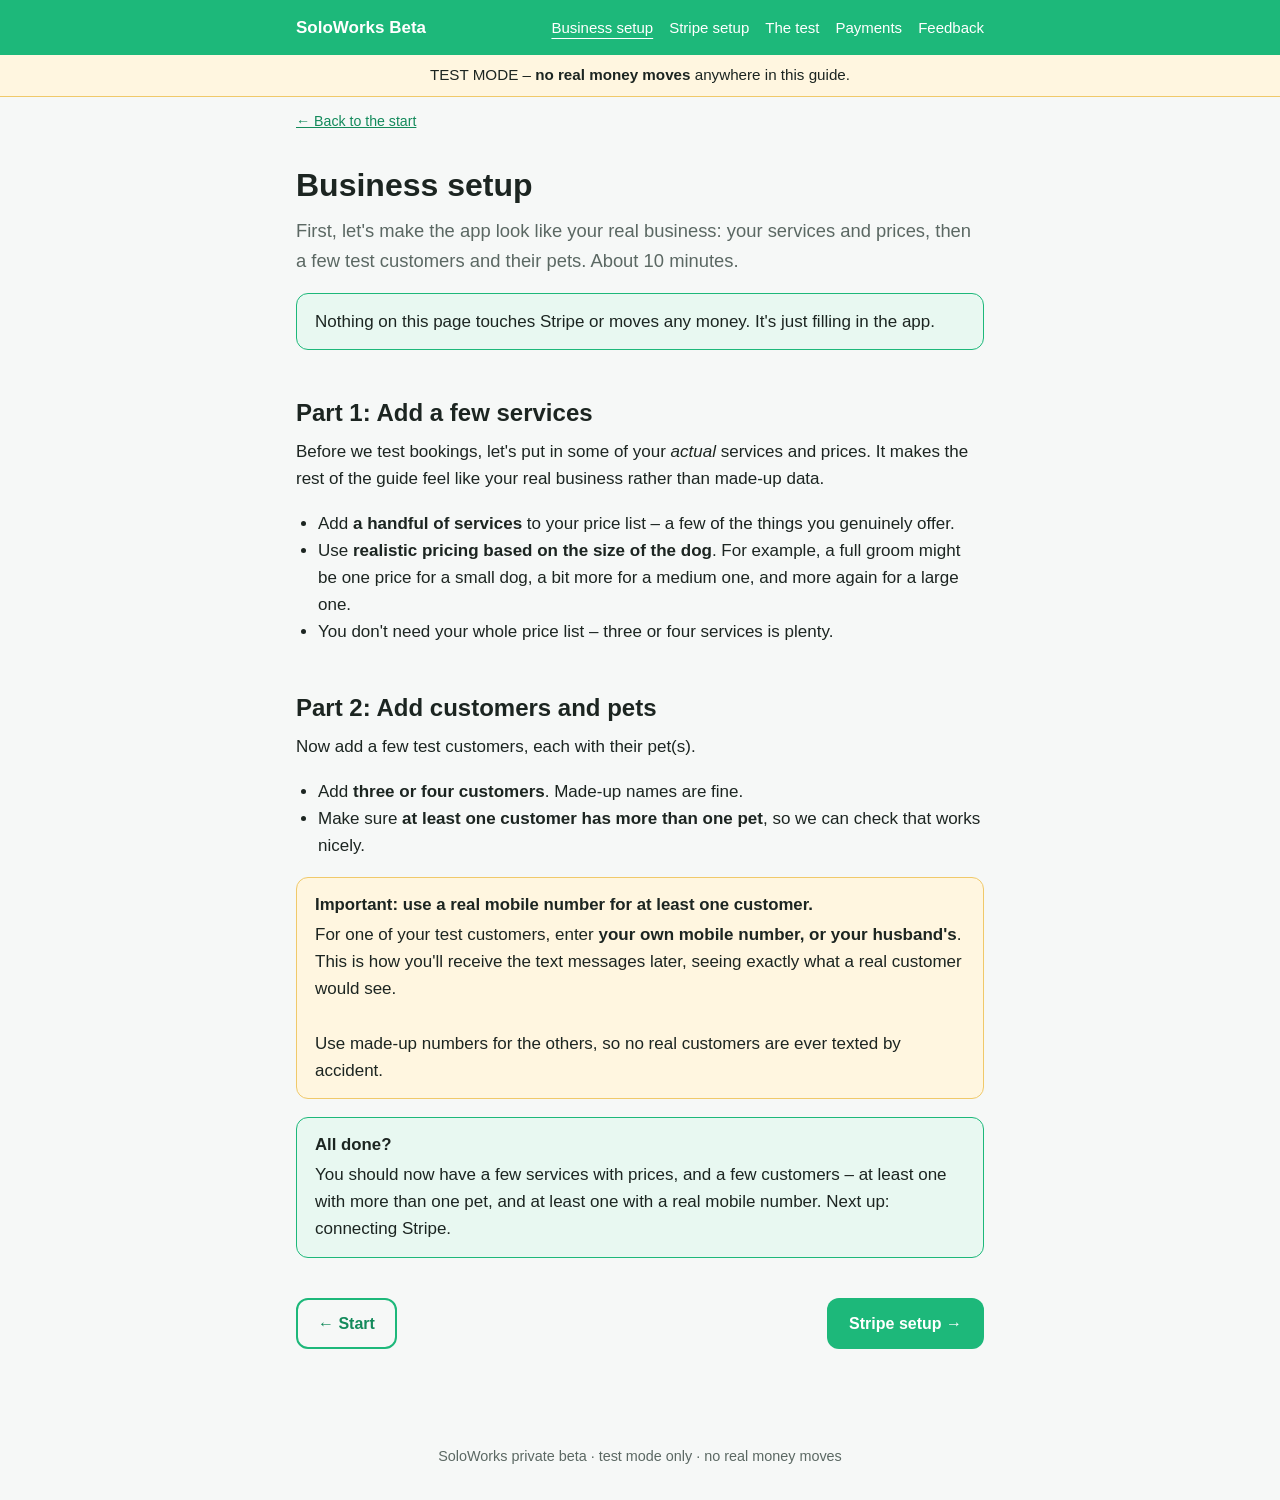
==== business-setup.html @ 99d84d3d "Create business-setup.html for service setup This file contains the HTML structure for the Business " ====
<!DOCTYPE html>
<html lang="en-GB">
<head>
<meta charset="utf-8">
<meta name="viewport" content="width=device-width, initial-scale=1">
<title>Business setup – SoloWorks Beta</title>
<meta name="robots" content="noindex">
<link rel="stylesheet" href="style.css">
</head>
<body>
<header class="top">
  <div class="wrap">
    <a href="index.html">SoloWorks Beta</a>
    <nav><a href="business-setup.html" class="current">Business setup</a><a href="stripe-setup.html">Stripe setup</a><a href="the-test.html">The test</a><a href="payments.html">Payments</a><a href="feedback.html">Feedback</a></nav>
  </div>
</header>
<div class="banner">TEST MODE &ndash; <strong>no real money moves</strong> anywhere in this guide.</div>

<main class="wrap">
  <p><small><a href="index.html">&larr; Back to the start</a></small></p>
  <h1>Business setup</h1>
  <p class="lead">First, let's make the app look like your real business: your services and prices, then a few test customers and their pets. About 10 minutes.</p>

  <div class="callout safe">Nothing on this page touches Stripe or moves any money. It's just filling in the app.</div>

  <h2>Part 1: Add a few services</h2>
  <p>Before we test bookings, let's put in some of your <em>actual</em> services and prices. It makes the rest of the guide feel like your real business rather than made-up data.</p>
  <ul>
    <li>Add <strong>a handful of services</strong> to your price list &ndash; a few of the things you genuinely offer.</li>
    <li>Use <strong>realistic pricing based on the size of the dog</strong>. For example, a full groom might be one price for a small dog, a bit more for a medium one, and more again for a large one.</li>
    <li>You don't need your whole price list &ndash; three or four services is plenty.</li>
  </ul>

  <h2>Part 2: Add customers and pets</h2>
  <p>Now add a few test customers, each with their pet(s).</p>
  <ul>
    <li>Add <strong>three or four customers</strong>. Made-up names are fine.</li>
    <li>Make sure <strong>at least one customer has more than one pet</strong>, so we can check that works nicely.</li>
  </ul>

  <div class="callout warn">
    <strong class="big">Important: use a real mobile number for at least one customer.</strong>
    For one of your test customers, enter <strong>your own mobile number, or your husband's</strong>. This is how you'll receive the text messages later, seeing exactly what a real customer would see.
    <br><br>
    Use made-up numbers for the others, so no real customers are ever texted by accident.
  </div>

  <div class="callout safe">
    <strong class="big">All done?</strong>
    You should now have a few services with prices, and a few customers &ndash; at least one with more than one pet, and at least one with a real mobile number. Next up: connecting Stripe.
  </div>
  <div class="pager">
    <a class="btn secondary" href="index.html">&larr; Start</a>
    <a class="btn" href="stripe-setup.html">Stripe setup &rarr;</a>
  </div>
</main>
<footer>SoloWorks private beta &middot; test mode only &middot; no real money moves</footer>
</body>
</html>
---- style.css ----
:root {
  --green: #1DB87A;
  --green-dark: #138a5b;
  --green-soft: #e8f8f1;
  --ink: #1c2521;
  --muted: #5b6863;
  --bg: #f6f8f7;
  --card: #ffffff;
  --line: #dfe6e2;
  --warn-bg: #fff6e0;
  --warn-line: #f0c96a;
  --safe-bg: #e8f8f1;
}
@media (prefers-color-scheme: dark) {
  :root {
    --ink: #eef3f0;
    --muted: #a3b0aa;
    --bg: #121715;
    --card: #1b2320;
    --line: #2c3833;
    --green-soft: #17322a;
    --warn-bg: #3a3218;
    --warn-line: #7d6a25;
    --safe-bg: #17322a;
    --green-dark: #55d6a1;
  }
}
* { box-sizing: border-box; }
html { scroll-behavior: smooth; }
body {
  margin: 0;
  background: var(--bg);
  color: var(--ink);
  font: 17px/1.6 -apple-system, BlinkMacSystemFont, "Segoe UI", Roboto, Helvetica, Arial, sans-serif;
}
.wrap { max-width: 720px; margin: 0 auto; padding: 0 16px 64px; }
header.top {
  background: var(--green);
  color: #fff;
  padding: 14px 16px;
}
header.top .wrap { padding: 0 16px; display: flex; justify-content: space-between; align-items: center; }
header.top a { color: #fff; text-decoration: none; font-weight: 600; }
header.top nav a { margin-left: 16px; font-weight: 500; font-size: 15px; }
h1 { font-size: 2rem; line-height: 1.2; margin: 32px 0 12px; }
h2 { font-size: 1.5rem; margin: 48px 0 8px; line-height: 1.25; }
h3 { font-size: 1.15rem; margin: 28px 0 6px; }
p { margin: 10px 0; }
a { color: var(--green-dark); }
.lead { font-size: 1.15rem; color: var(--muted); }
.card {
  background: var(--card);
  border: 1px solid var(--line);
  border-radius: 14px;
  padding: 18px 20px;
  margin: 18px 0;
}
.cards { display: grid; gap: 14px; grid-template-columns: 1fr; }
@media (min-width: 640px) { .cards { grid-template-columns: 1fr 1fr; } }
.cards .card { margin: 0; }
.btn {
  display: inline-block;
  background: var(--green);
  color: #fff !important;
  text-decoration: none;
  font-weight: 600;
  padding: 13px 22px;
  border-radius: 12px;
  border: 0;
  font-size: 1rem;
  cursor: pointer;
}
.btn:hover { background: var(--green-dark); }
.callout {
  border-radius: 12px;
  padding: 14px 18px;
  margin: 18px 0;
  border: 1px solid var(--line);
}
.callout.safe { background: var(--safe-bg); border-color: var(--green); }
.callout.warn { background: var(--warn-bg); border-color: var(--warn-line); }
.callout strong.big { display: block; font-size: 1.05rem; margin-bottom: 2px; }
.values { width: 100%; border-collapse: collapse; margin: 12px 0; }
.values td { padding: 10px 12px; border-bottom: 1px solid var(--line); vertical-align: top; }
.values td:first-child { color: var(--muted); width: 45%; }
code, .magic {
  font-family: ui-monospace, SFMono-Regular, Menlo, Consolas, monospace;
  background: var(--green-soft);
  padding: 2px 7px;
  border-radius: 6px;
  font-size: 0.95em;
  white-space: nowrap;
}
ol.steps { padding-left: 0; list-style: none; counter-reset: s; }
ol.steps > li {
  counter-increment: s;
  position: relative;
  background: var(--card);
  border: 1px solid var(--line);
  border-radius: 14px;
  padding: 16px 18px 16px 62px;
  margin: 12px 0;
}
ol.steps > li::before {
  content: counter(s);
  position: absolute;
  left: 16px; top: 16px;
  width: 32px; height: 32px;
  border-radius: 50%;
  background: var(--green);
  color: #fff;
  font-weight: 700;
  display: grid; place-items: center;
}
ol.steps > li h3 { margin-top: 0; }
ul { padding-left: 22px; }
.toc { padding-left: 20px; }
.toc li { margin: 4px 0; }
.tag {
  display: inline-block;
  font-size: 0.75rem;
  font-weight: 700;
  letter-spacing: 0.04em;
  text-transform: uppercase;
  background: var(--green);
  color: #fff;
  padding: 2px 9px;
  border-radius: 99px;
  vertical-align: middle;
}
.tag.test { background: #b7791f; }
form label { display: block; font-weight: 600; margin: 18px 0 6px; }
form .hint { font-weight: 400; color: var(--muted); font-size: 0.9rem; }
form textarea, form input[type=text], form input[type=email] {
  width: 100%;
  font: inherit;
  padding: 12px;
  border-radius: 10px;
  border: 1px solid var(--line);
  background: var(--card);
  color: var(--ink);
}
form textarea { min-height: 110px; resize: vertical; }
.hp { position: absolute; left: -9999px; }
#form-status { margin-top: 14px; font-weight: 600; }
footer { text-align: center; color: var(--muted); font-size: 0.9rem; padding: 32px 16px; }
.banner {
  background: var(--warn-bg);
  border-bottom: 1px solid var(--warn-line);
  text-align: center;
  padding: 8px 16px;
  font-size: 0.95rem;
}

/* ---- multi-page additions ---- */
header.top .wrap { flex-wrap: wrap; gap: 6px 16px; }
header.top nav { display: flex; flex-wrap: wrap; gap: 2px 0; }
header.top nav a.current { text-decoration: underline; text-underline-offset: 5px; }
.pager { display: flex; justify-content: space-between; align-items: center; gap: 12px; flex-wrap: wrap; margin: 40px 0 0; }
.btn.secondary { background: transparent; color: var(--green-dark) !important; border: 2px solid var(--green); padding: 11px 20px; }
.btn.secondary:hover { background: var(--green-soft); }
.guide { display: grid; gap: 12px; margin: 18px 0; }
.gcard { display: block; position: relative; text-decoration: none; color: inherit; background: var(--card); border: 1px solid var(--line); border-radius: 14px; padding: 16px 18px 16px 62px; }
.gcard:hover { border-color: var(--green); }
.gcard .num { position: absolute; left: 16px; top: 16px; width: 32px; height: 32px; border-radius: 50%; background: var(--green); color: #fff; font-weight: 700; display: grid; place-items: center; }
.gcard strong { display: block; font-size: 1.05rem; }
.gcard .d { color: var(--muted); font-size: 0.95rem; }
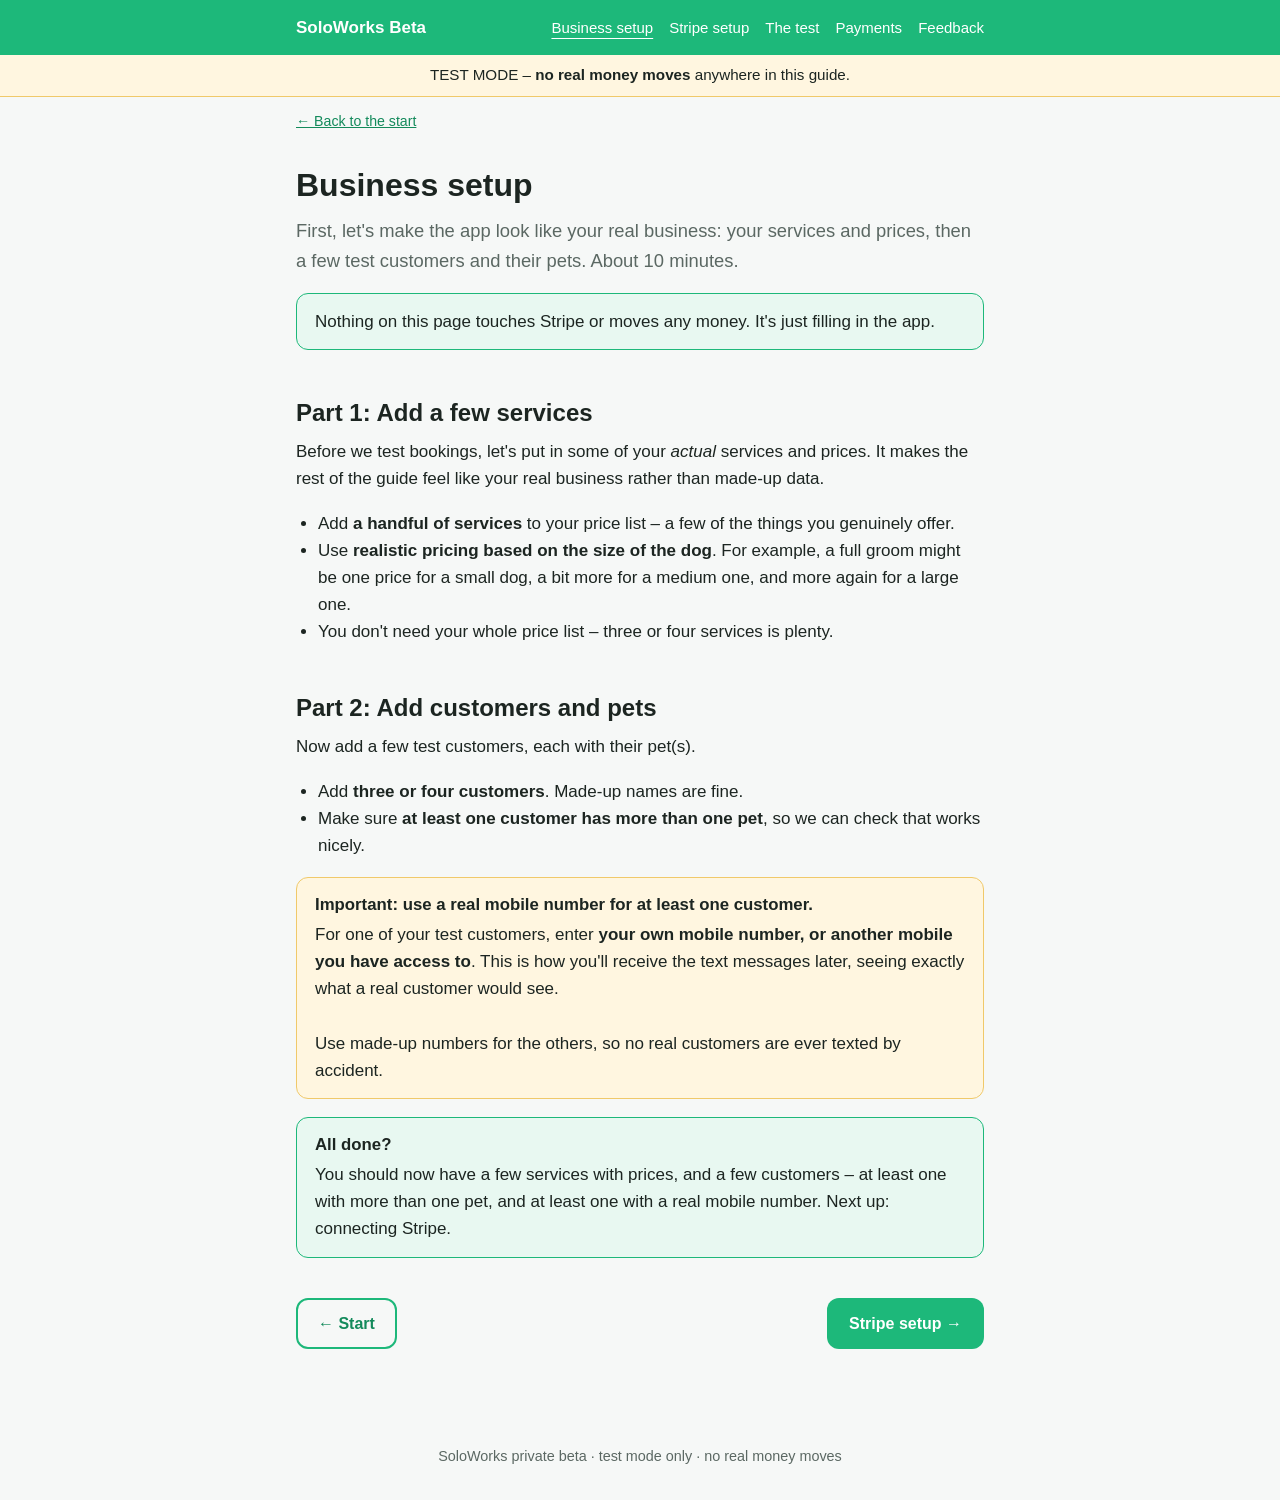
==== commit 1244d116: "Update warning message for test customer mobile number" ====
--- a/business-setup.html
+++ b/business-setup.html
@@ -40,7 +40,7 @@
 
   <div class="callout warn">
     <strong class="big">Important: use a real mobile number for at least one customer.</strong>
-    For one of your test customers, enter <strong>your own mobile number, or your husband's</strong>. This is how you'll receive the text messages later, seeing exactly what a real customer would see.
+    For one of your test customers, enter <strong>your own mobile number, or another mobile you have access to</strong>. This is how you'll receive the text messages later, seeing exactly what a real customer would see.
     <br><br>
     Use made-up numbers for the others, so no real customers are ever texted by accident.
   </div>
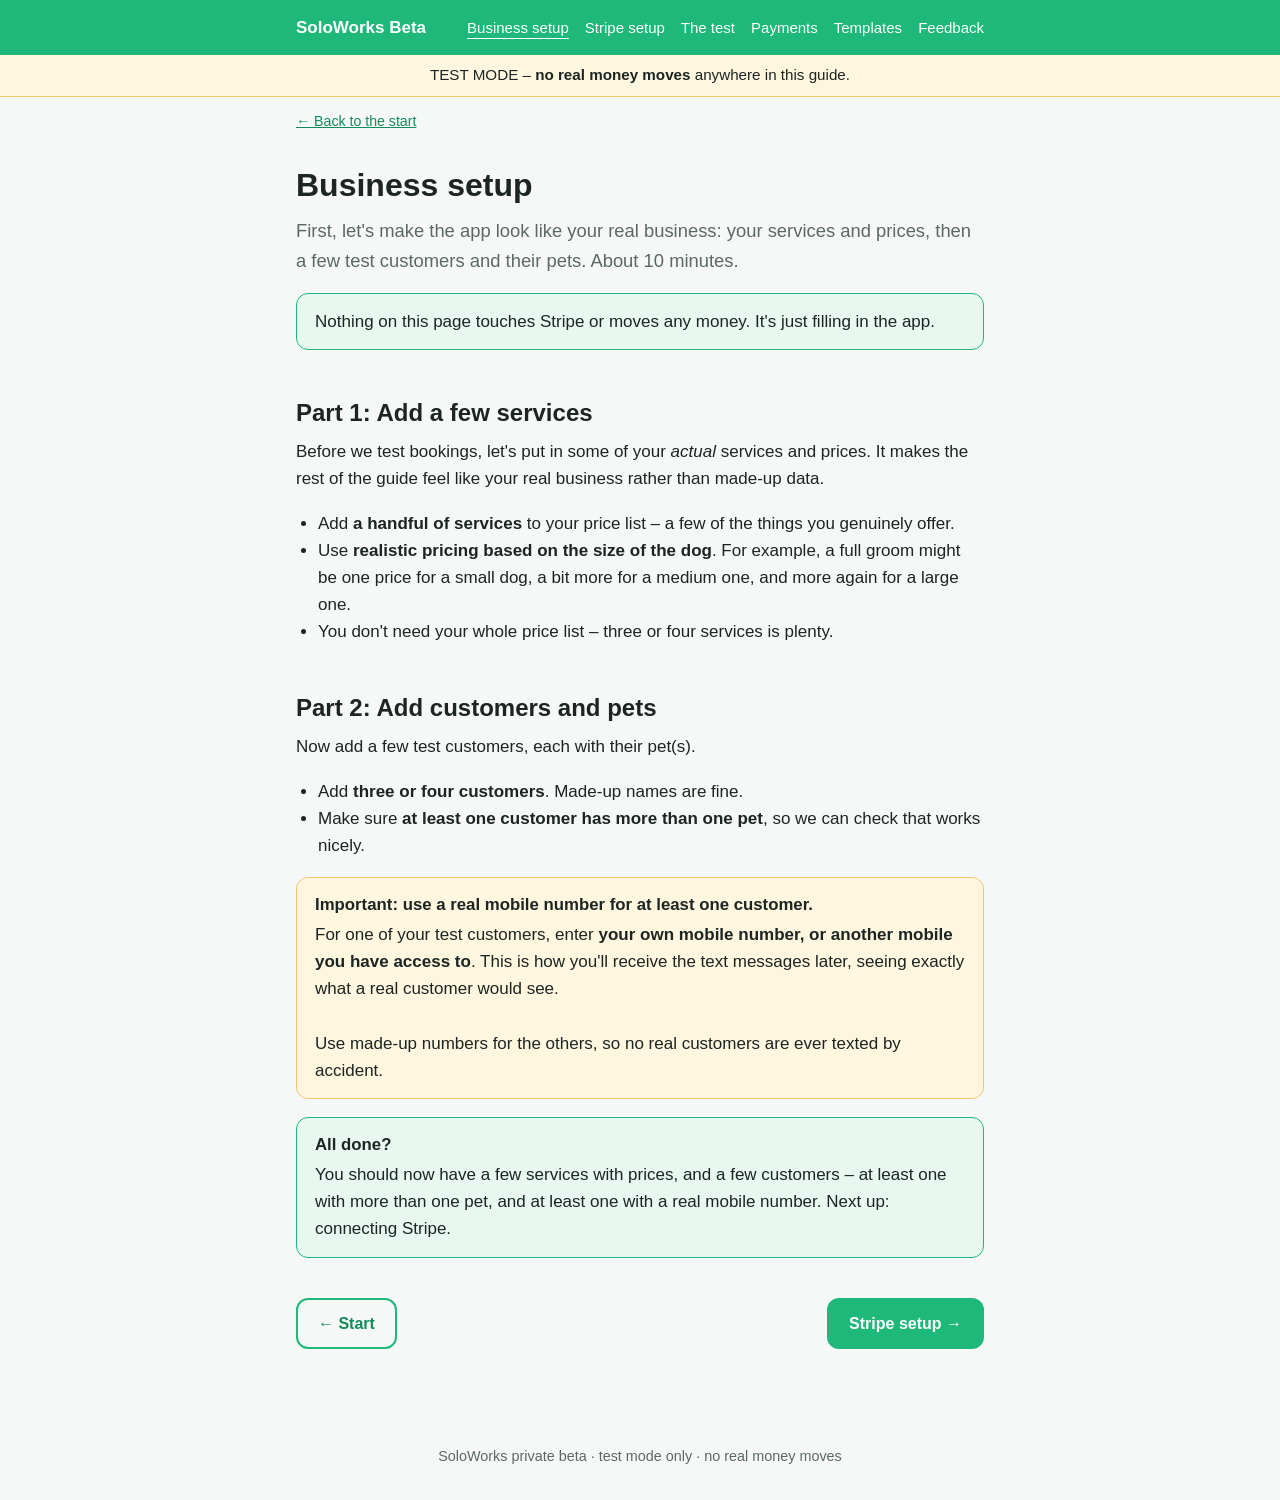
==== commit 7e63a537: "Add 'Templates' link to navigation in business setup" ====
--- a/business-setup.html
+++ b/business-setup.html
@@ -11,7 +11,7 @@
 <header class="top">
   <div class="wrap">
     <a href="index.html">SoloWorks Beta</a>
-    <nav><a href="business-setup.html" class="current">Business setup</a><a href="stripe-setup.html">Stripe setup</a><a href="the-test.html">The test</a><a href="payments.html">Payments</a><a href="feedback.html">Feedback</a></nav>
+    <nav><a href="business-setup.html" class="current">Business setup</a><a href="stripe-setup.html">Stripe setup</a><a href="the-test.html">The test</a><a href="payments.html">Payments</a><a href="message-templates.html">Templates</a><a href="feedback.html">Feedback</a></nav>
   </div>
 </header>
 <div class="banner">TEST MODE &ndash; <strong>no real money moves</strong> anywhere in this guide.</div>
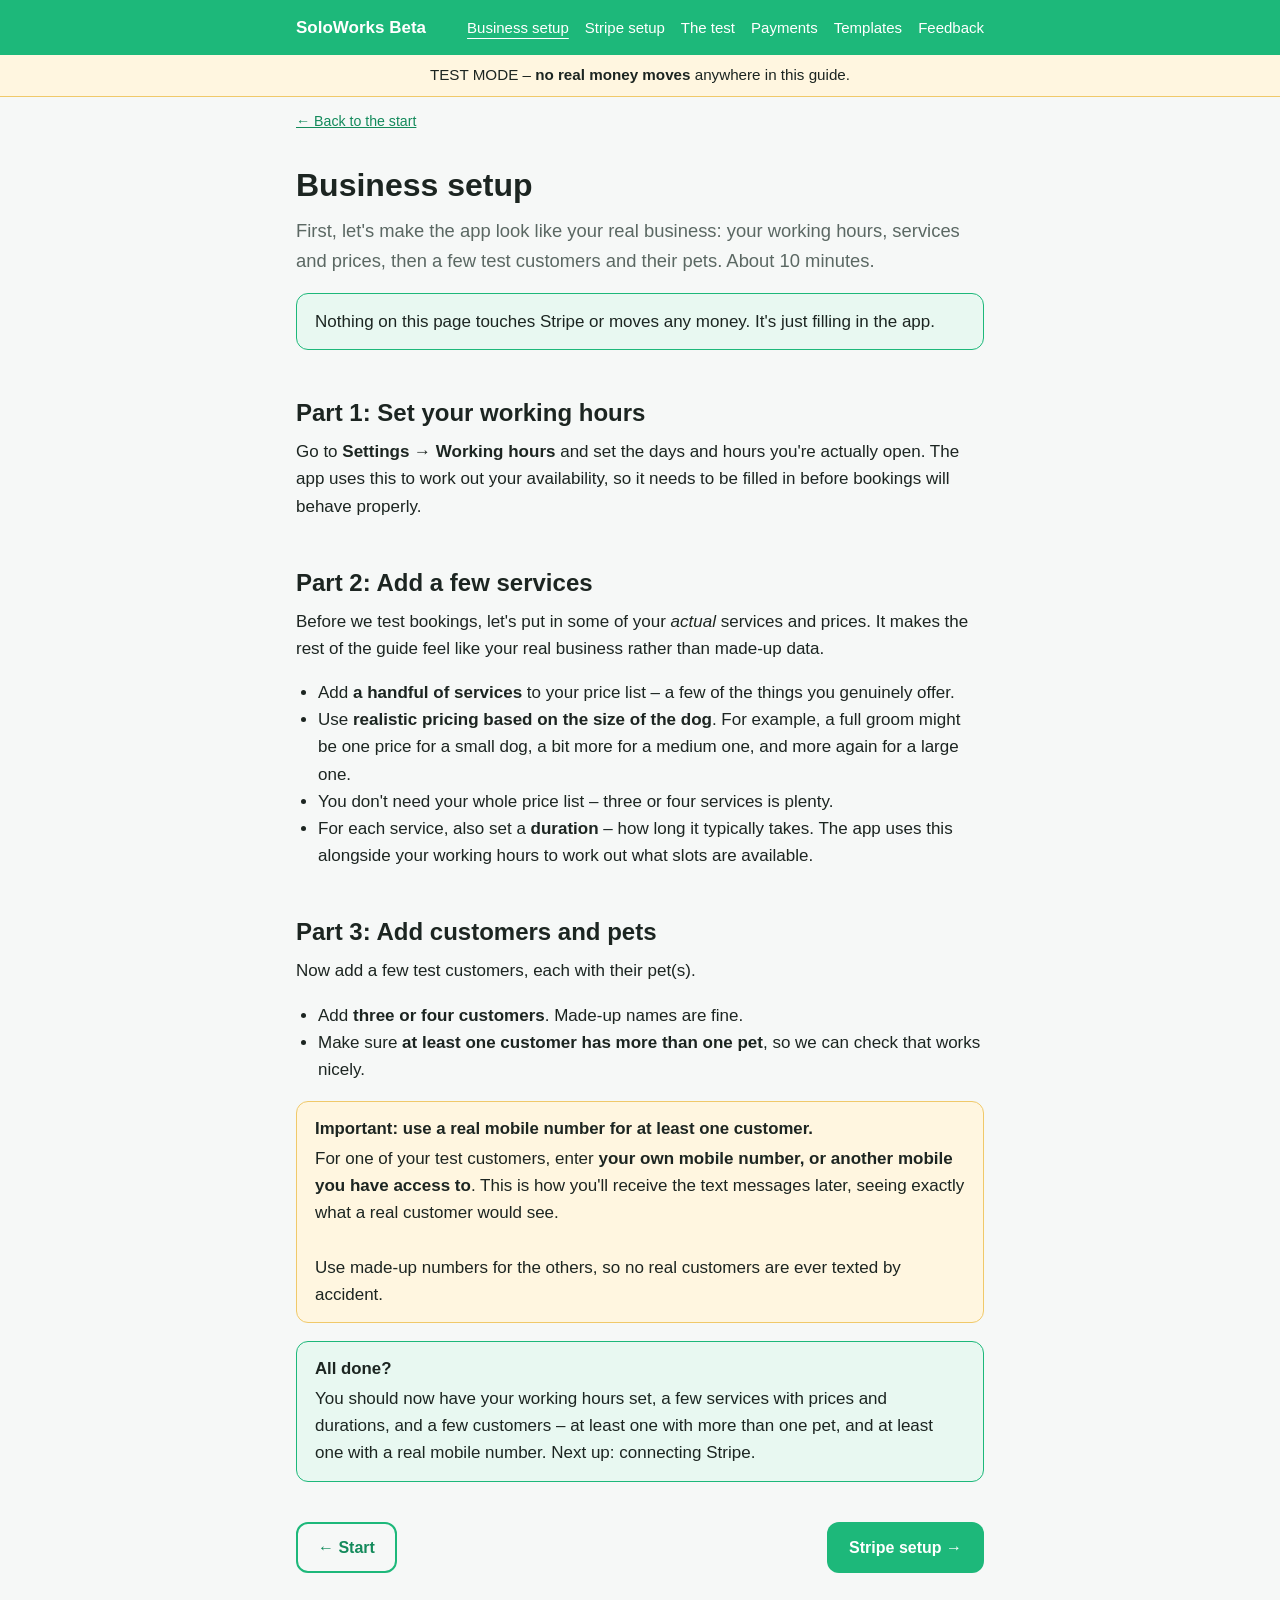
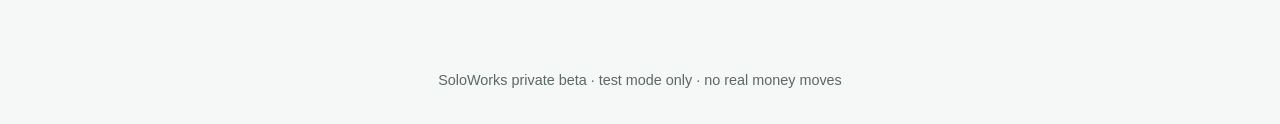
==== commit cebd81a1: "Update business-setup.html" ====
--- a/business-setup.html
+++ b/business-setup.html
@@ -19,19 +19,23 @@
 <main class="wrap">
   <p><small><a href="index.html">&larr; Back to the start</a></small></p>
   <h1>Business setup</h1>
-  <p class="lead">First, let's make the app look like your real business: your services and prices, then a few test customers and their pets. About 10 minutes.</p>
+  <p class="lead">First, let's make the app look like your real business: your working hours, services and prices, then a few test customers and their pets. About 10 minutes.</p>
 
   <div class="callout safe">Nothing on this page touches Stripe or moves any money. It's just filling in the app.</div>
 
-  <h2>Part 1: Add a few services</h2>
+  <h2>Part 1: Set your working hours</h2>
+  <p>Go to <strong>Settings &rarr; Working hours</strong> and set the days and hours you're actually open. The app uses this to work out your availability, so it needs to be filled in before bookings will behave properly.</p>
+
+  <h2>Part 2: Add a few services</h2>
   <p>Before we test bookings, let's put in some of your <em>actual</em> services and prices. It makes the rest of the guide feel like your real business rather than made-up data.</p>
   <ul>
     <li>Add <strong>a handful of services</strong> to your price list &ndash; a few of the things you genuinely offer.</li>
     <li>Use <strong>realistic pricing based on the size of the dog</strong>. For example, a full groom might be one price for a small dog, a bit more for a medium one, and more again for a large one.</li>
     <li>You don't need your whole price list &ndash; three or four services is plenty.</li>
+    <li>For each service, also set a <strong>duration</strong> &ndash; how long it typically takes. The app uses this alongside your working hours to work out what slots are available.</li>
   </ul>
 
-  <h2>Part 2: Add customers and pets</h2>
+  <h2>Part 3: Add customers and pets</h2>
   <p>Now add a few test customers, each with their pet(s).</p>
   <ul>
     <li>Add <strong>three or four customers</strong>. Made-up names are fine.</li>
@@ -47,7 +51,7 @@
 
   <div class="callout safe">
     <strong class="big">All done?</strong>
-    You should now have a few services with prices, and a few customers &ndash; at least one with more than one pet, and at least one with a real mobile number. Next up: connecting Stripe.
+    You should now have your working hours set, a few services with prices and durations, and a few customers &ndash; at least one with more than one pet, and at least one with a real mobile number. Next up: connecting Stripe.
   </div>
   <div class="pager">
     <a class="btn secondary" href="index.html">&larr; Start</a>
--- a/style.css
+++ b/style.css
@@ -165,3 +165,7 @@
 .gcard .num { position: absolute; left: 16px; top: 16px; width: 32px; height: 32px; border-radius: 50%; background: var(--green); color: #fff; font-weight: 700; display: grid; place-items: center; }
 .gcard strong { display: block; font-size: 1.05rem; }
 .gcard .d { color: var(--muted); font-size: 0.95rem; }
+.shot{margin:16px 0;text-align:center}
+.shot img{max-width:280px;width:100%;height:auto;border-radius:14px;border:1px solid var(--line)}
+.shot figcaption{color:var(--muted);font-size:.9rem;margin-top:6px}
+.shots{display:flex;flex-wrap:wrap;gap:16px;justify-content:center}
